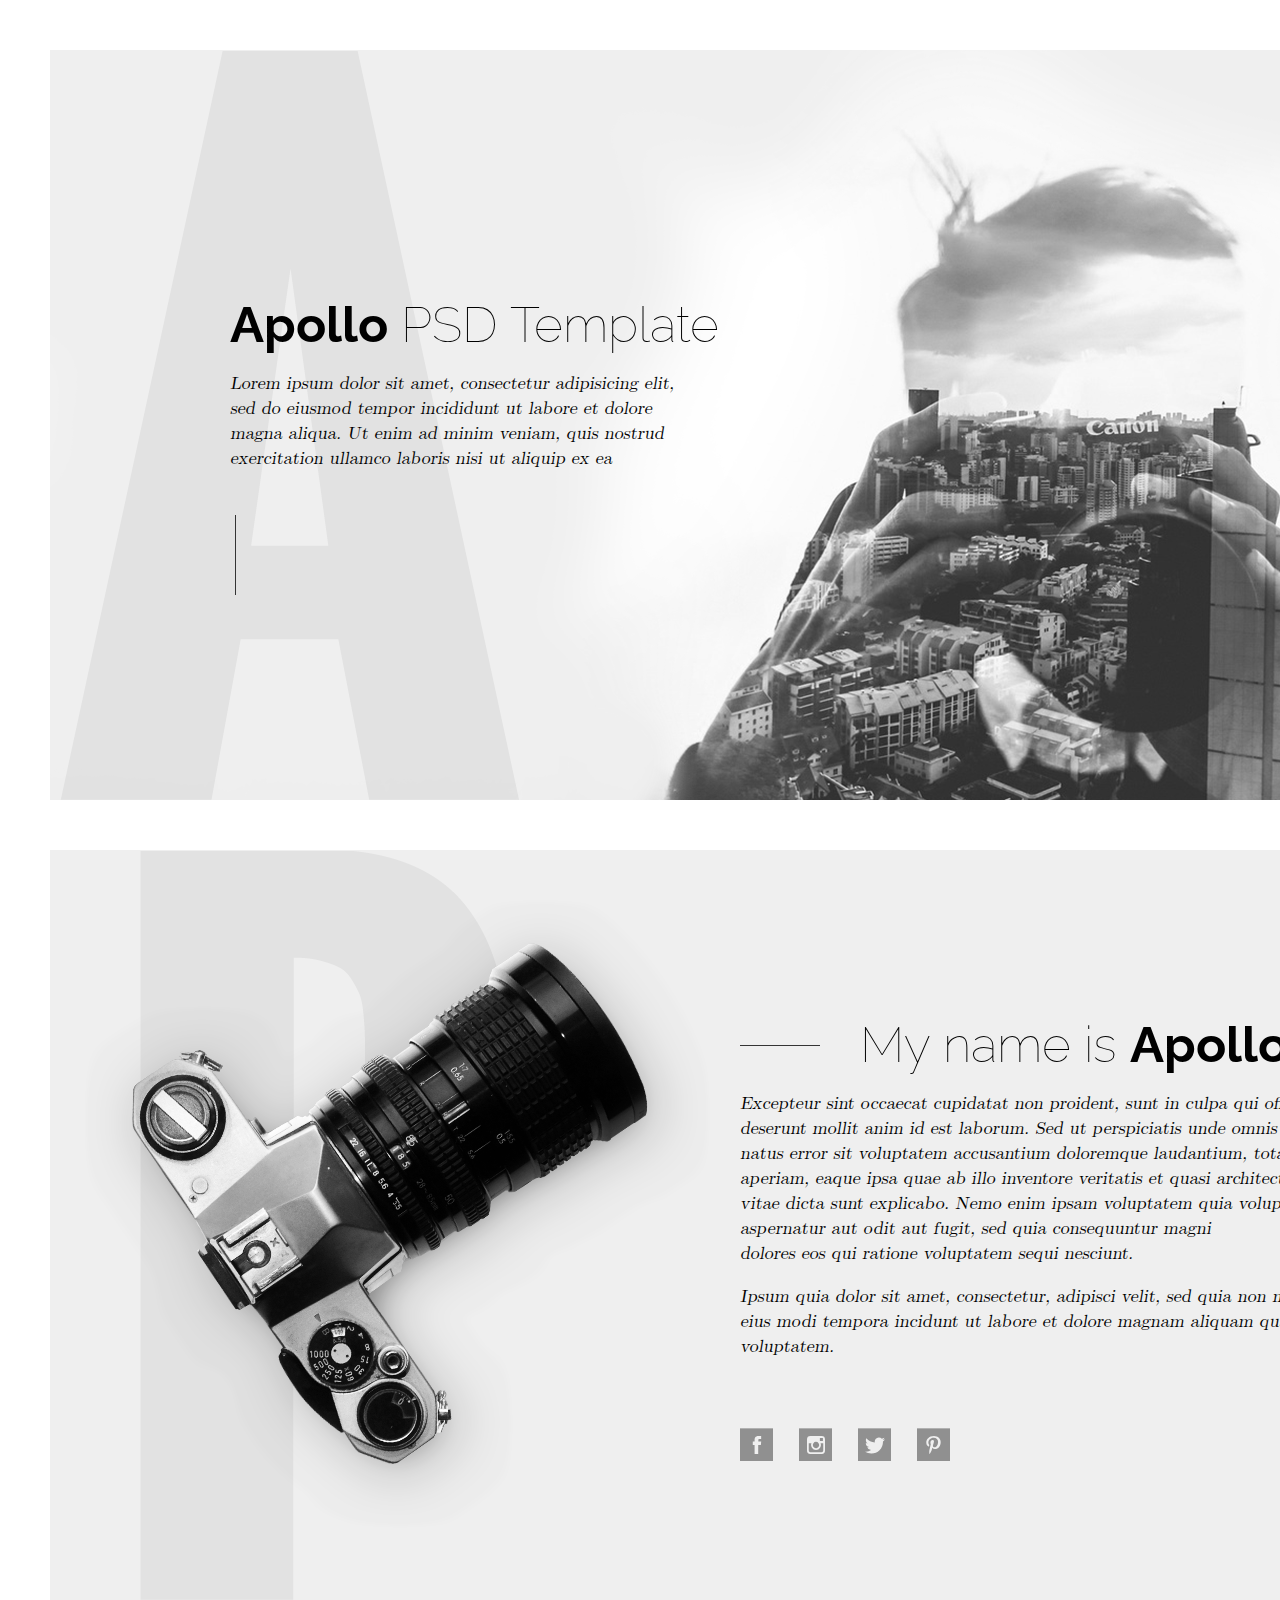
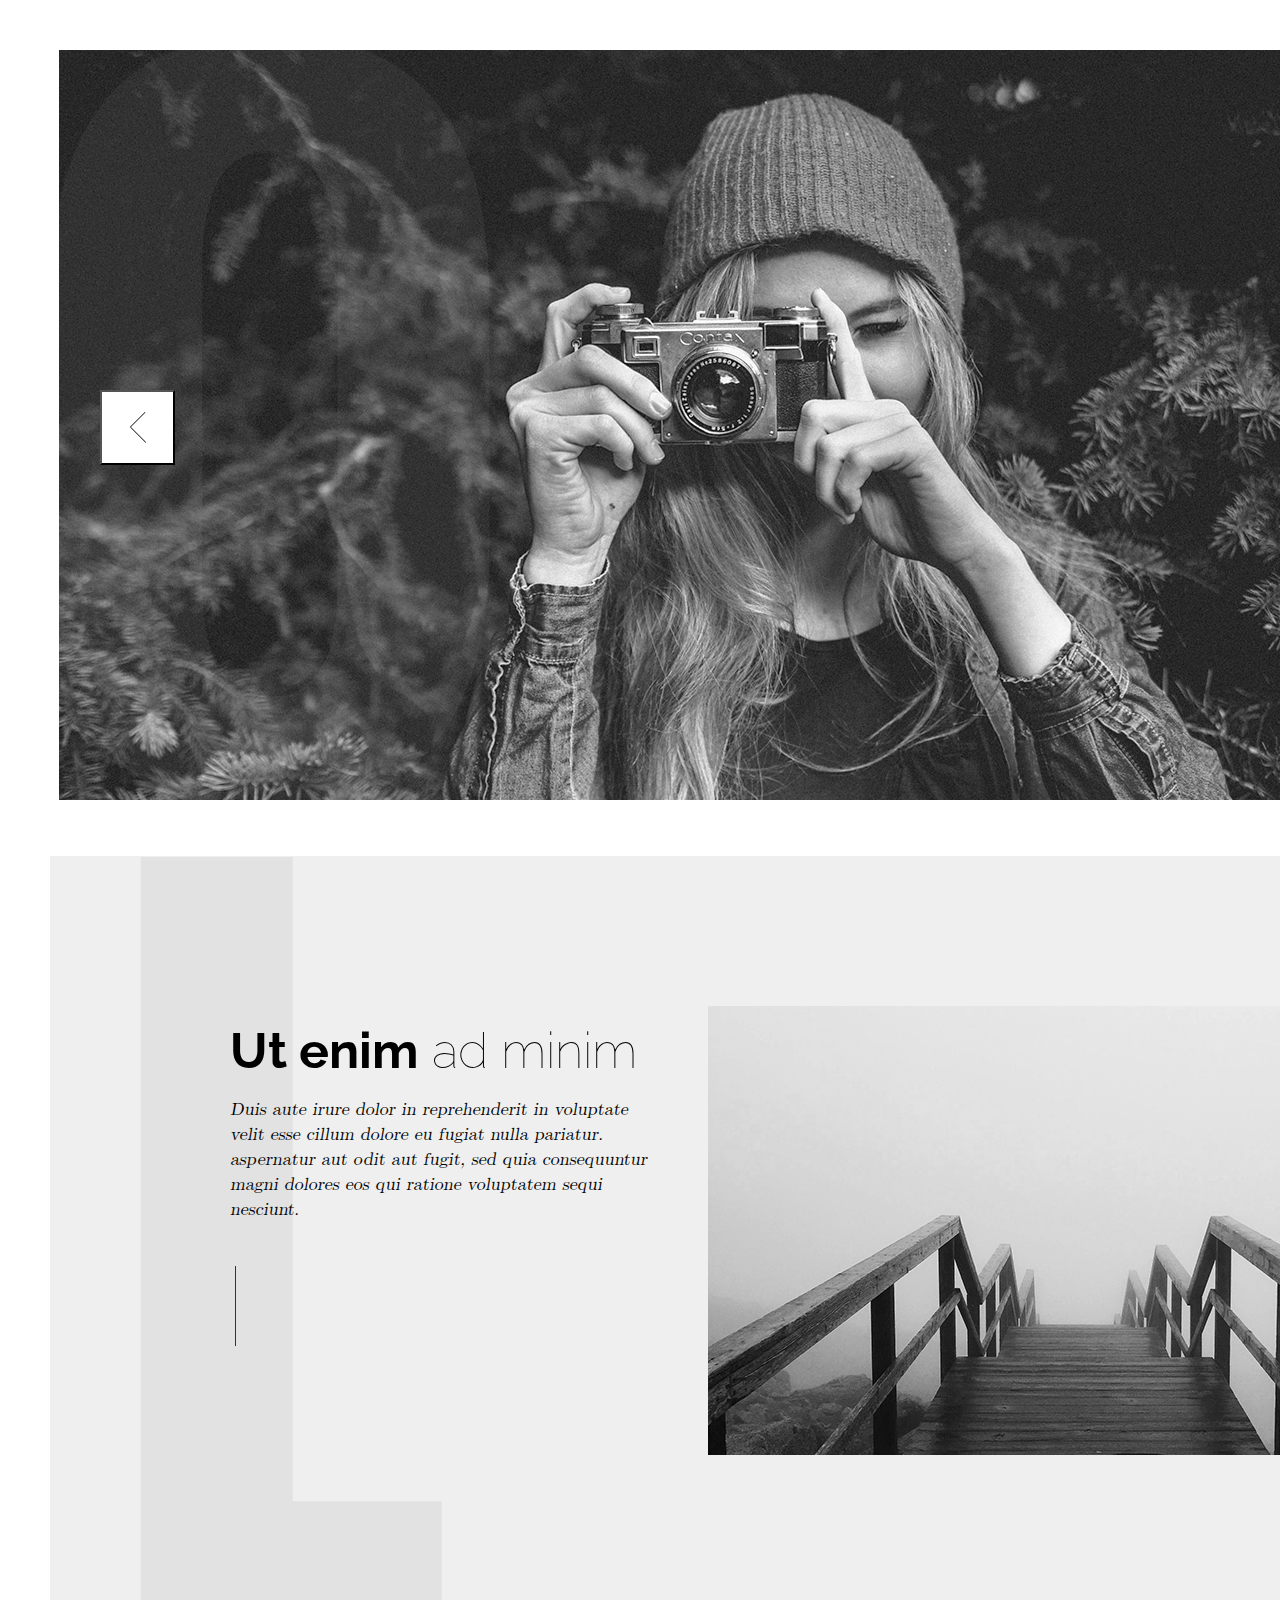
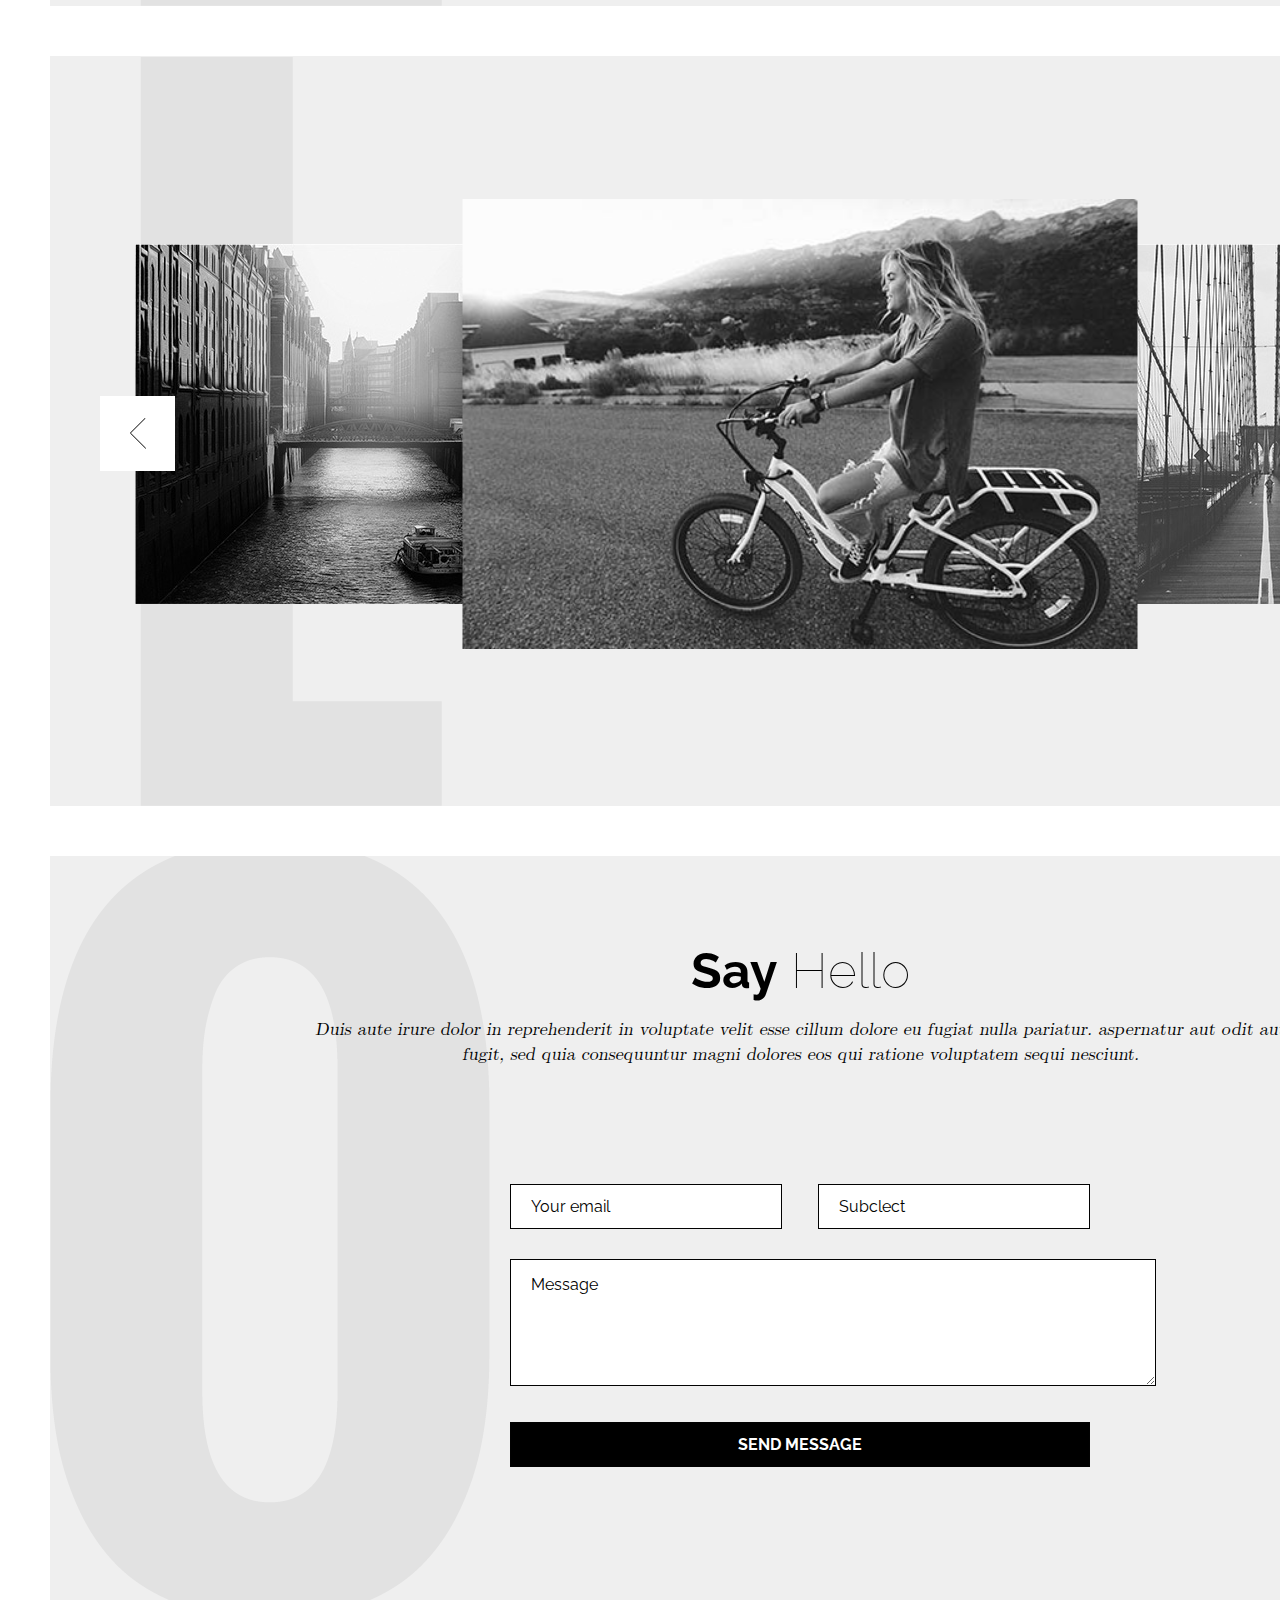
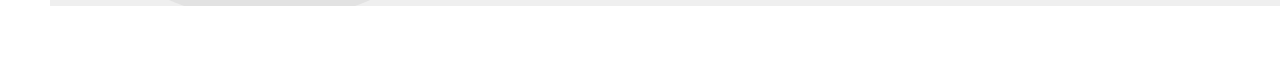
==== Apollo/index.html @ e5a5b163 "init" ====
<!DOCTYPE html>
<html lang="en">
<head>
	<meta charset="UTF-8">
	<title>Apollo</title>
	<link rel="stylesheet" type="text/css" href="slick/slick.css"/>
	<link rel="stylesheet" type="text/css" href="slick/slick-theme.css"/>
	<link rel="stylesheet" href="css/style.css">

</head>
<body>
	<main>
		<div class="container">
			<div class="header">
				<div class="header-top clearfix">
					<div class="header-menu">
						<div class="wrapper">
							<input type="checkbox" id="check-menu">
							<label for="check-menu">Menu</label>
							<div class="burger-line first"></div>
							<div class="burger-line second"></div>
							<div class="burger-line third"></div>
							<div class="burger-line fourth"></div>
							<nav class="main-menu">
								<a href="#about-me">About me</a>
								<a href="#gallery">Gallery</a>
								<a href="#about-me-again">About me again</a>
								<a href="#another-gallery">Another gallery</a>
								<a href="#contact-me">Contact me</a>
							</nav>
						</div>
					</div>
				</div>
				<div class="header-promo">
					<h1><strong>Apollo</strong> PSD Template</h1>
					<p>Lorem ipsum dolor sit amet, consectetur adipisicing elit,
						<br>
						sed do eiusmod tempor incididunt ut labore et dolore
						<br>
						magna aliqua. Ut enim ad minim veniam, quis nostrud
						<br>
						exercitation ullamco laboris nisi ut aliquip ex ea
					</p>
				</div>
			</div>
		</div>
	</main>

	<section id="about-me">
		<div class="container">
		  <div class="about-me">
				<h2>My name is <strong>Apollo</strong></h2>
				<p>Excepteur sint occaecat cupidatat non proident, sunt in culpa qui officia
					<br>
					 deserunt mollit anim id est laborum. Sed ut perspiciatis unde omnis iste
					<br>
					 natus error sit voluptatem accusantium doloremque laudantium, totam rem
					<br>
					 aperiam, eaque ipsa quae ab illo inventore veritatis et quasi architecto beatae
					<br>
					 vitae dicta sunt explicabo. Nemo enim ipsam voluptatem quia voluptas sit
					<br>
					 aspernatur aut odit aut fugit, sed quia consequuntur magni
					<br>
					 dolores eos qui ratione voluptatem sequi nesciunt.
				</p>
				<p>Ipsum quia dolor sit amet, consectetur, adipisci velit, sed quia non numquam
					<br>
					eius modi tempora incidunt ut labore et dolore magnam aliquam quaerat
					<br>
					voluptatem.
				</p>
				<div class="social-links">
					<a class="facebook" target="_blank" href="https://www.facebook.com"></a>
					<a class="instagram" target="_blank" href="https://www.instagram.com"></a>
					<a class="twitter" target="_blank" href="https://www.twitter.com"></a>
					<a class="pinterest" target="_blank" href="https://www.pinterest.com"></a>
				</div>
			</div>
		</div>
	</section>

	<section id="gallery">
		<div class="container">
			<div class="gallery-big">
				<div class="gallery">
					<div><img src="img/girl-big.jpg" alt="Photo-1"></div>
					<div><img src="img/girl-big.jpg" alt="Photo-1"></div>
				</div>
			</div>
		</div>
	</section>

	<section id="about-me-again">
		<div class="container">
			<div class="more-about-me clearfix">
				<div class="header-promo differ">
					<h2><strong>Ut enim</strong> ad minim</h2>
					<p>Duis aute irure dolor in reprehenderit in voluptate
						<br>
						velit esse cillum dolore eu fugiat nulla pariatur.
						<br>
						aspernatur aut odit aut fugit, sed quia consequuntur
						<br>
						magni dolores eos qui ratione voluptatem sequi
						<br>
						nesciunt.
					</p>
				</div>
				<div class="images">
					<img src="img/photo-behind.jpg" alt="Photo">
				</div>
			</div>
		</div>
	</section>

	<section id="another-gallery">
		<div class="container">
			<div class="gallery-small">
					<div id="pre" class="arrow arrow-left"></div>
					<div class="main">
						<div id="side1"><img src="img/girl-1.jpg" alt="GIRL1" width="100%" height="100%"></div>
						<div id="side2"><img src="img/girl-2.jpg" alt="GIRL2" width="100%" height="100%"></div>
						<div id="side3"><img src="img/girl-3.jpg" alt="GIRL3" width="100%" height="100%"></div>
					</div>
					<div id="nex" class="arrow arrow-right"></div>
			</div>
		</div>
	</section>

	<section id="contact-me">
		<div class="container">
			<div class="feedback">
				<div class="text feedback-text">
					<h2><strong>Say</strong> Hello</h2>
					<p>Duis aute irure dolor in reprehenderit in voluptate velit esse cillum dolore eu fugiat nulla pariatur. aspernatur aut odit aut
						<br>
						fugit, sed quia consequuntur magni dolores eos qui ratione voluptatem sequi nesciunt.
					</p>
				</div>
				<form class="feedback-form">
					<input type="text" placeholder="Your email">
					<input type="text" placeholder="Subclect">
					<textarea rows="5" cols="65" placeholder="Message"></textarea>
					<input type="submit" value="Send message">
				</form>
			</div>
		</div>
	</section>

	<script src="http://code.jquery.com/jquery-3.3.1.min.js"></script>
	<script src="slick/slick.min.js"></script>
	<script src="js/js.js"></script>

</body>
</html>
---- Apollo/css/style.css ----
@import url('https://fonts.googleapis.com/css?family=Raleway:100,400,700');

@font-face {
    font-family: 'LMRSlanted-10-Rg';
    src: url('../font/lmromanslant10-regular-webfont.woff') format('woff');
    font-weight: normal;
    font-style: normal;
}

* {
  box-sizing: border-box;
}

*:focus {
  outline: none;
}

.clearfix::after {
  content: "";
  display: table;
  clear: both;
}

body {
  min-width: 1600px;
  margin: 0;
  padding: 0;
  background: #ffffff;
  font-family: 'LMRSlanted-10-Rg', serif;
  font-size: 18px;
  line-height: 25px;
}

h1, h2 {
  margin: 0;
  margin-bottom: 30px;
  padding: 0;
  font-family: "Raleway", sans-serif;
  font-weight: 100;
  font-size: 50px;
  line-height: 30px;
}

h1 strong, h2 strong {
  font-weight: 700;
}

section {
  padding-top: 50px;
}

.container {
  width: 1500px;
  margin: 0 auto;
}



/* первый блок */
.header {
  min-height: 750px;
  margin-top: 50px;
  background: url("../img/promo-bg.png") no-repeat center center,
              url("../img/letter-A.png") no-repeat 10px bottom;
  background-color: #efefef;
}

.header-top {
  padding-top: 40px;
  padding-right: 60px;
}

.header-menu {
  float: right;
}

/* BURGER MENU */
.wrapper {
  width: 200px;
  height: 40px;
  position: relative;
  color: #000;
  text-align: center;
  font-family: "Raleway", sans-serif;
  font-weight: 400;
  font-size: 18px;
  text-transform: uppercase;
}

#check-menu {
  display: none;
}

label {
  display: block;
  position: absolute;
  top: 0;
  left: 35px;
  width: 100%;
  height: 100%;
  cursor: pointer;
  z-index: 2;
  line-height: 18px;
}

.burger-line {
  position: absolute;
  top: 2px;
  right: 0px;
  width: 19px;
  height: 1px;
  background-color: #221815;
  transition: .5s all;
}

.second, .third {
  top: 9px;
}

.fourth {
  top: 16px;
}

.main-menu {
  display: block;
  position: absolute;
  width: 100%;
  bottom: 0;
  left: 0;
  transform: translateY(100%);
  max-height: 0;
  font-size: 0;
  overflow: hidden;
  transition: .5s all;
}

a {
  display: block;
  width: 100%;
  padding: 10px;
  color: white;
  text-decoration: none;
  border-top: 1px solid rgba(255,255,255,.3);
  background-color: #000;
}

a:hover {
  background-color: #909090;
}

#check-menu:checked ~ .main-menu {
  max-height: 500px;
  font-size: 16px;
}

#check-menu:checked ~ .first {
  display: none;
}

#check-menu:checked ~ .second {
  transform: rotate(45deg);
}

#check-menu:checked ~ .third {
  transform: rotate(-45deg);
}

#check-menu:checked ~ .fourth {
  display: none;
}

/* конец бургер-меню  */

.header-promo {
  padding-top: 180px;
  padding-left: 180px;
}

.header-promo p {
  position: relative;
}

.header-promo p::after {
  content: "";
  position: absolute;
  display: block;
  margin-top: 45px;
  margin-left: 5px;
  width: 1px;
  height: 80px;
  background: #343434;
}



/* второй блок */
.about-me {
  min-height: 750px;
  padding-left: 690px;
  padding-top: 180px;
  background: url("../img/photoapp.png") no-repeat 35px 50px,
              url("../img/letter-P.png") no-repeat 90px bottom;
  background-color: #efefef;
}

.about-me h2 {
  padding-left: 120px;
  position: relative;
}

.about-me h2::before {
  content: "";
  position: absolute;
  display: block;
  width: 80px;
  height: 1px;
  left: 0;
  top: 15px;
  background: #343434;
}

.social-links {
  margin-top: 70px;
}

.social-links a {
  display: inline-block;
  width: 33px;
  height: 33px;
  margin-right: 20px;
  background-color: #909090;
}

.social-links a:hover {
  background-color: #020202;
}

.social-links .facebook {
  background: url("../img/icons/facebook.svg") no-repeat center center #909090;
  background-size: 10px 18px;
}

.social-links .instagram {
  background: url("../img/icons/instagram.svg") no-repeat center center #909090;
  background-size: 18px 18px;
}

.social-links .twitter {
  background: url("../img/icons/twitter.svg") no-repeat center center #909090;
  background-size: 20px 17px;
}

.social-links .pinterest {
  background: url("../img/icons/pinterest.svg") no-repeat center center #909090;
  background-size: 17px 18px;
}


/* третий блок */
.gallery-big {
  position: relative;
}

.gallery-big::before {
  content: "";
  position: absolute;
  left: 0;
  height: 750px;
  width: 100%;
  background: url("../img/letter-O_1.png") no-repeat left bottom;
  z-index: 1010;
}

.gallery {
  text-align: center;
}

.slick-slide img {
    display: inline-block;
}

.arrow {
  position: absolute;
  display: block;
  width: 75px;
  height: 75px;
  background: #ffffff;
  top: 340px;
  z-index: 10001;
}
.arrow:hover {
  cursor: pointer;
}

.arrow:after {
  content: "";
  position: absolute;
  width: 50px;
  height: 50px;
  left: 10px;
  top: 50%;
  transform: translate(0, -50%);
}

.arrow-left {
 z-index: 10002;
  left: 50px;
  background: url("../img/icons/arrow-left.svg") no-repeat center center #ffffff;
}

.arrow-right {
  right: 50px;
  background: url("../img/icons/arrow-right.svg") no-repeat center center #ffffff;
}


/* четвертый блок  */
.more-about-me {
  min-height: 750px;
  background: url("../img/letter-L.png") no-repeat 90px bottom;
  background-color: #efefef;
}

.differ {
  float: left;
}

.images {
  float: right;
  margin-top: 150px;
  margin-right: 90px;
}


/* пятый блок */
.gallery-small {
  min-height: 750px;
  background: url("../img/letter-L.png") no-repeat 90px bottom;
  background-color: #efefef;
  position: relative;
}
/* СТИЛИ ДЛЯ ГАЛЕРЕИ */
.main {
    position: absolute;
    top: 25%;
    left: 32%;
}
#side1 {
    height: 360px;
    width: 540px;
    position: absolute;
    transform: translateX(0px) scale(1.25);
    z-index: 99;
    transition: all .5s;
}
#side2 {
    height: 360px;
    width: 540px;
    position: absolute;
    transform: translateX(-395px);
    z-index: 9;
    transition: all .5s;
}
#side3 {
    height: 360px;
    width: 540px;
    position: absolute;
    transform: translateX(400px);
    z-index: 9;
    transition: all .5s;
}

/* последний блок */
.feedback {
  min-height: 750px;
  margin-bottom: 55px;
  background: url("../img/letter-O_2.png") no-repeat left bottom;
  background-color: #efefef;
}

.feedback-text {
  padding-top: 100px;
  padding-bottom: 100px;
  text-align: center;
}

.feedback-form {
  margin: 0;
  text-align: center;
  padding-left: 460px;
  padding-right: 460px;
}

input, textarea {
  font-family: "Raleway", sans-serif;
  font-size: 16px;
  color: #000000;
  border: 1px solid #020202;
  padding: 15px 20px;
}

input[type="submit"] {
  width: 100%;
  height: 45px;
  margin-top: 30px;
  padding: 0;
  font-weight: 700;
  text-transform: uppercase;
  color: #ffffff;
  background-color: #000000;
}

input[type="submit"]:hover {
  background-color: #909090;
  border-color: #909090;
  cursor: pointer;
}

input[type="text"] {
  height: 45px;
  width: 272px;
}

input[type="text"]:first-child {
  margin-right: 30px;
}

input[type="text"]::placeholder {
  color: #000000;
}

textarea {
  margin-top: 30px;
}

textarea::placeholder {
  color: #000000;
}

textarea:hover, textarea:focus, input[type="text"]:hover, input[type="text"]:focus   {
  border-color: #909090;
}
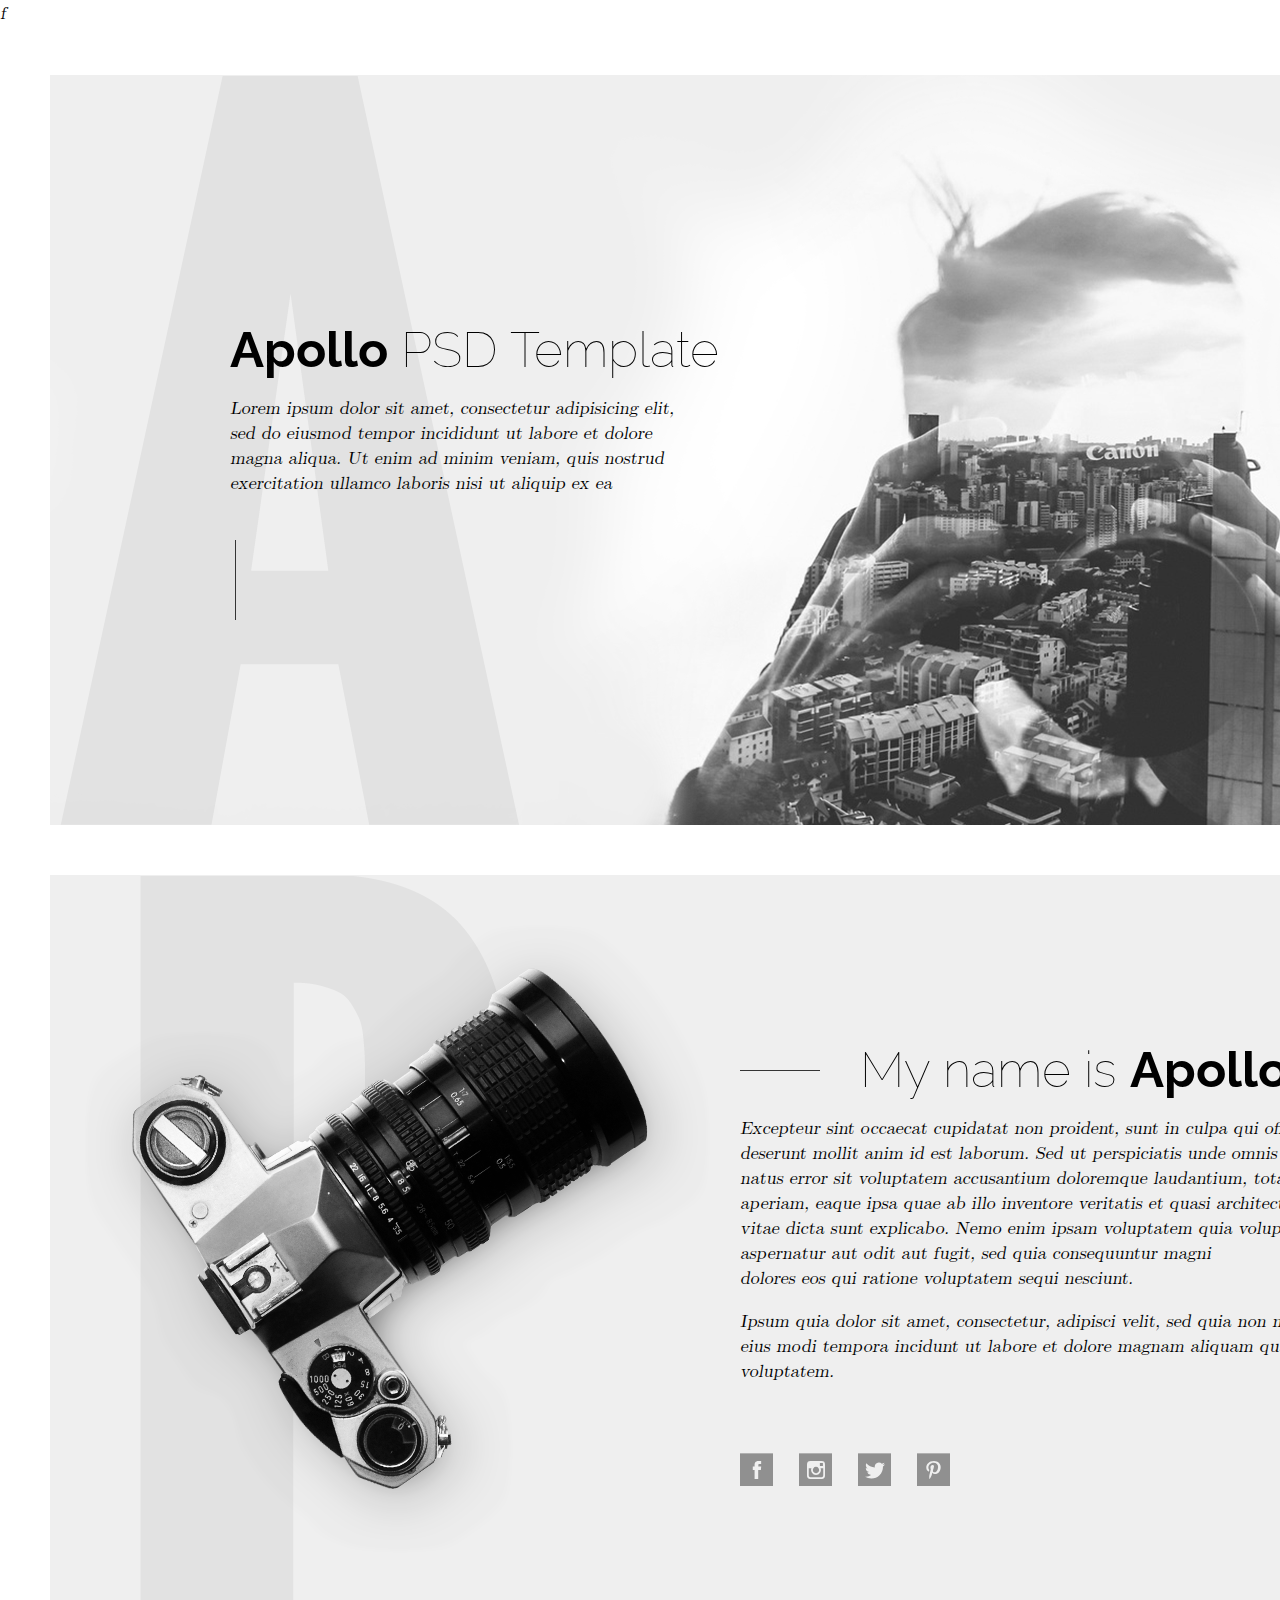
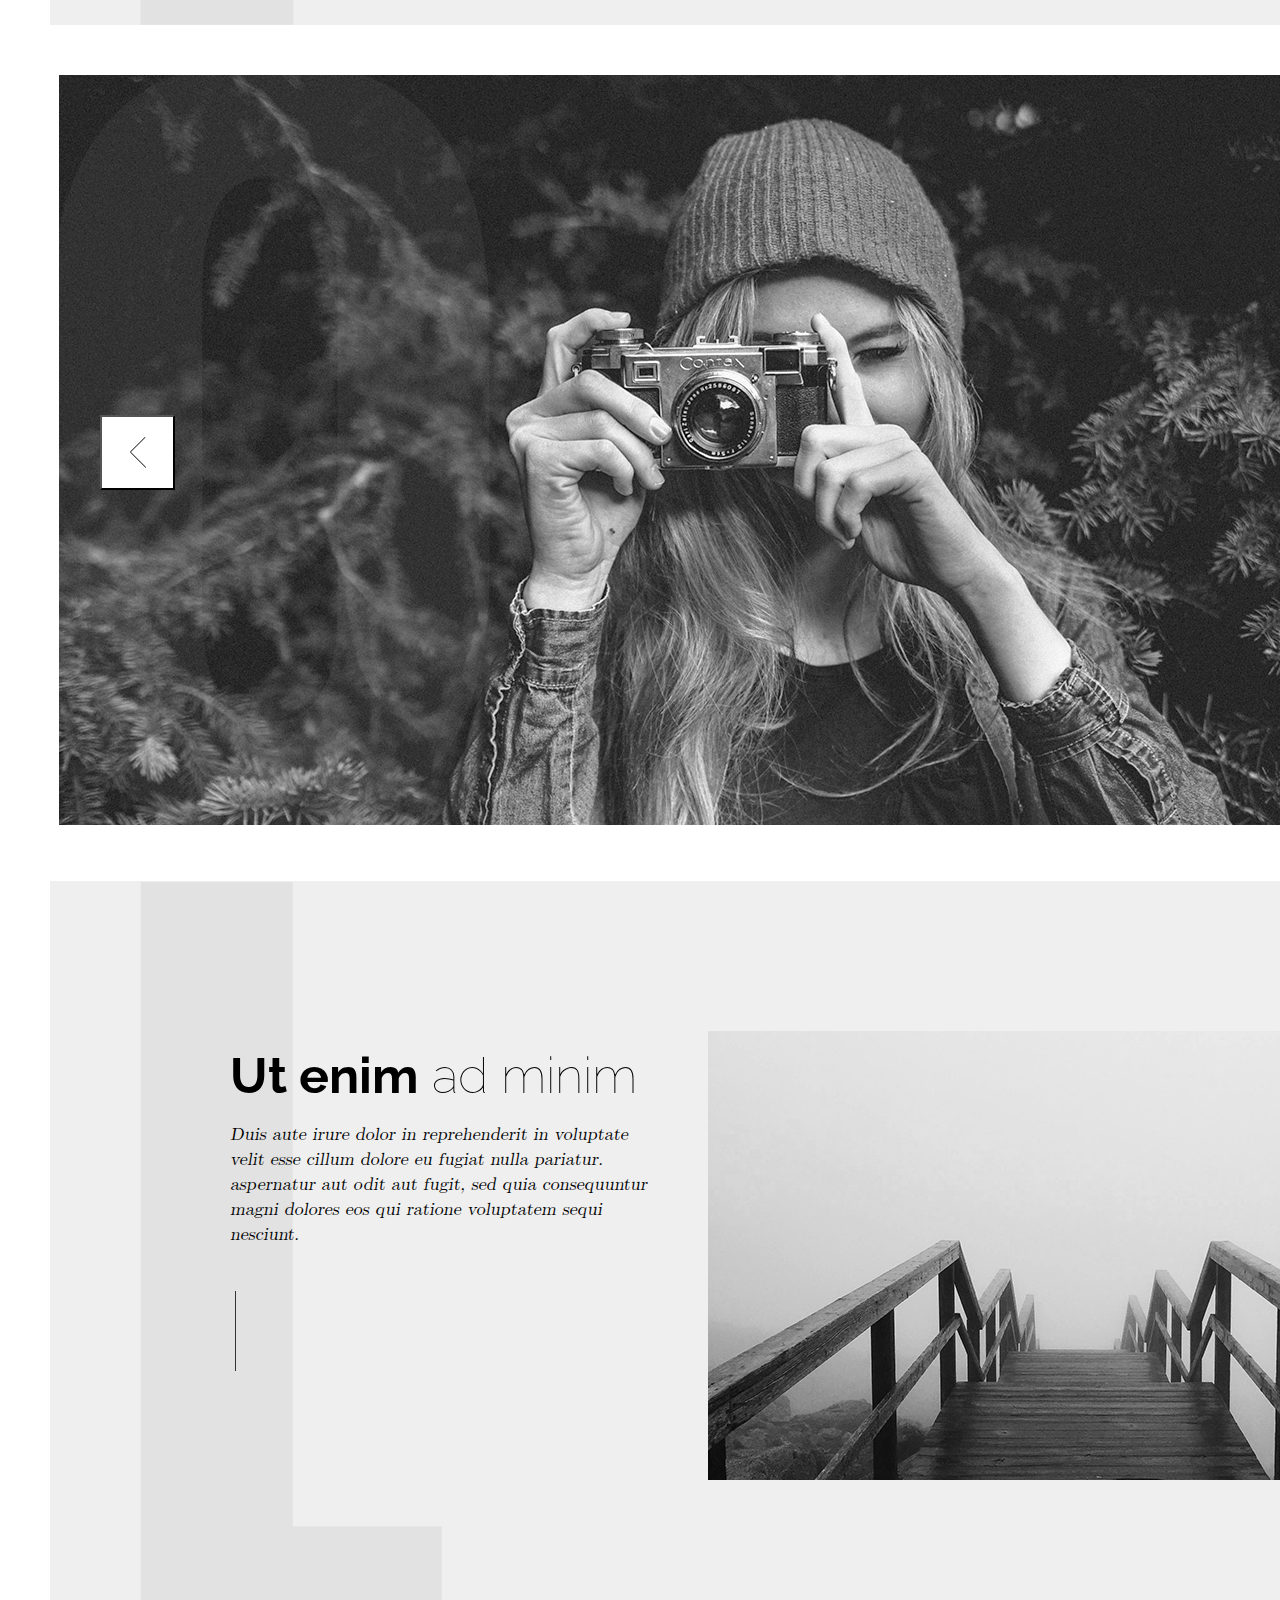
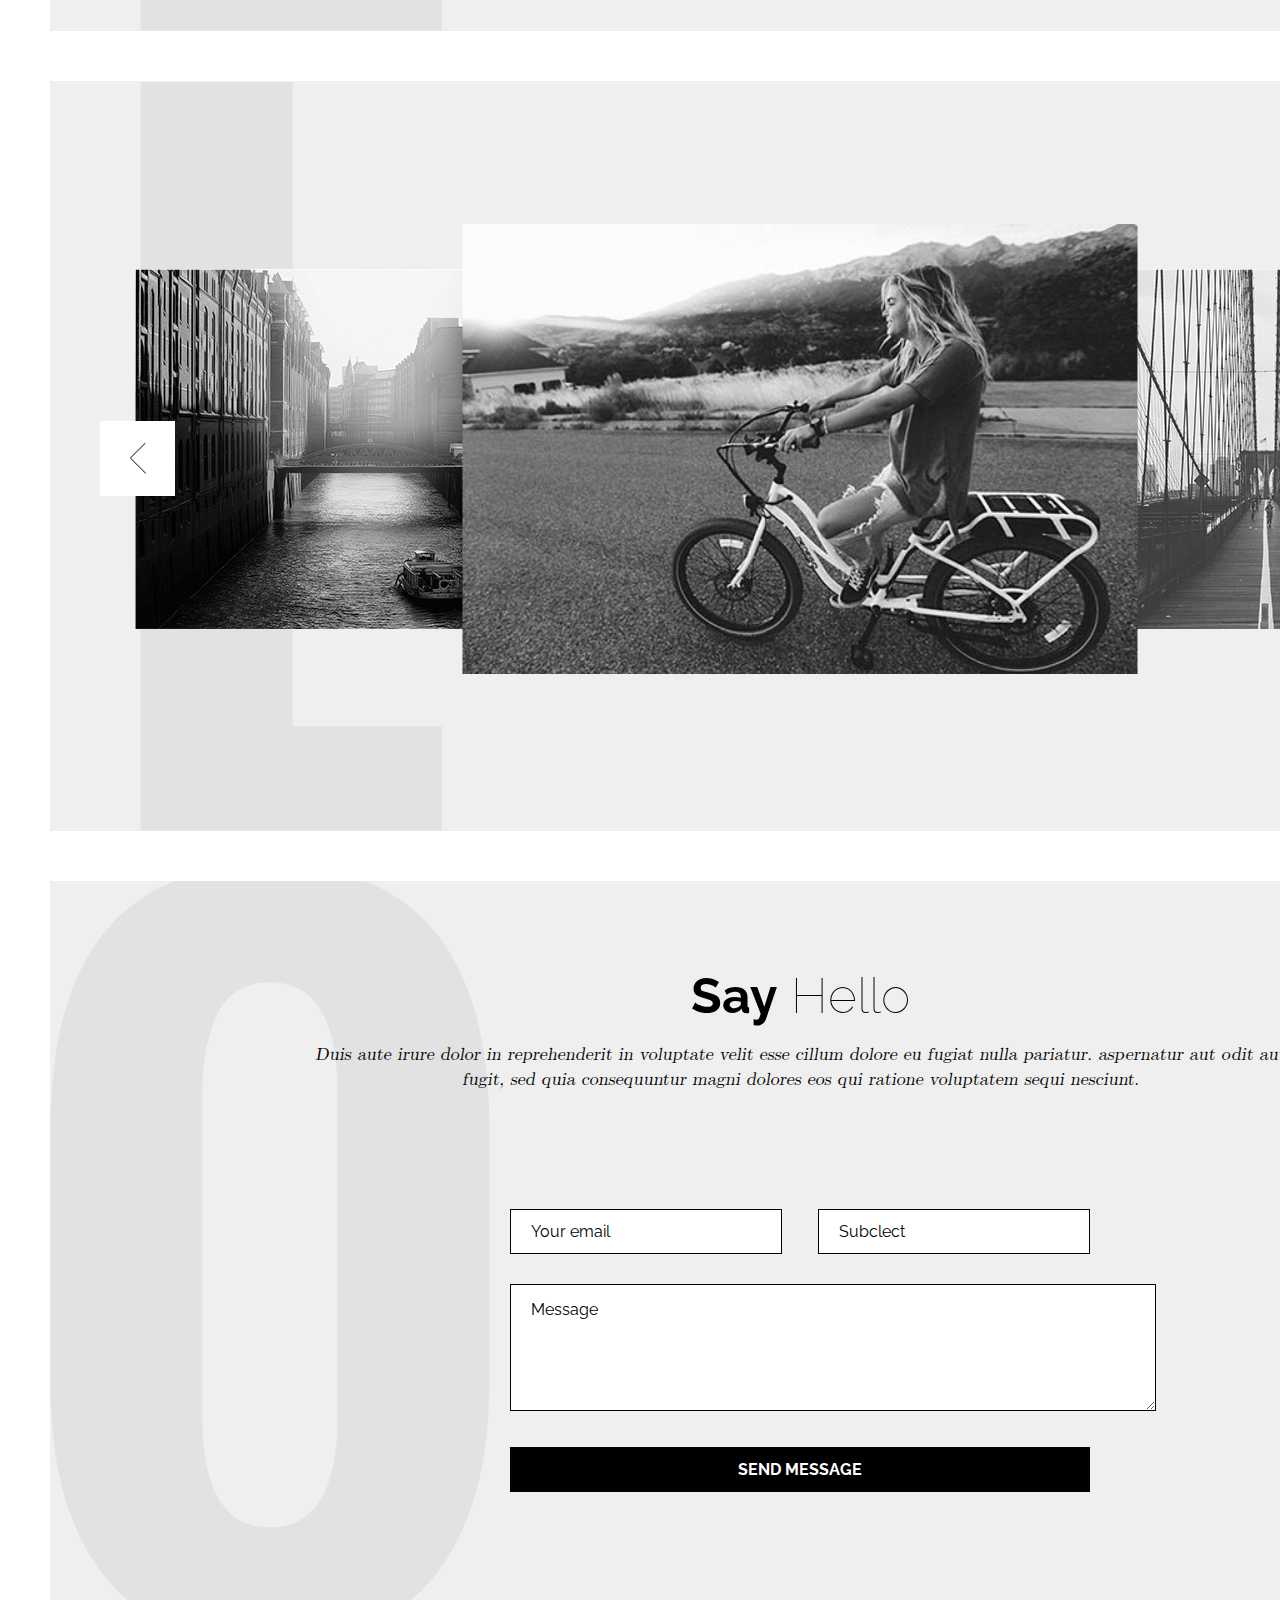
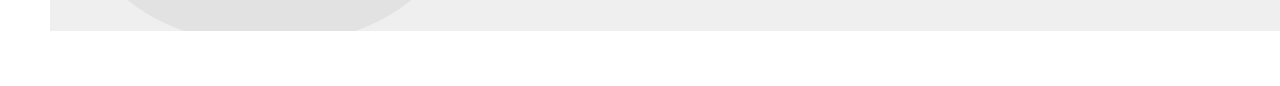
==== commit 2e88b494: "comment with Sublime Text 3" ====
--- a/Apollo/index.html
+++ b/Apollo/index.html
@@ -7,6 +7,8 @@
 	<link rel="stylesheet" type="text/css" href="slick/slick-theme.css"/>
 	<link rel="stylesheet" href="css/style.css">
 
+
+f
 </head>
 <body>
 	<main>
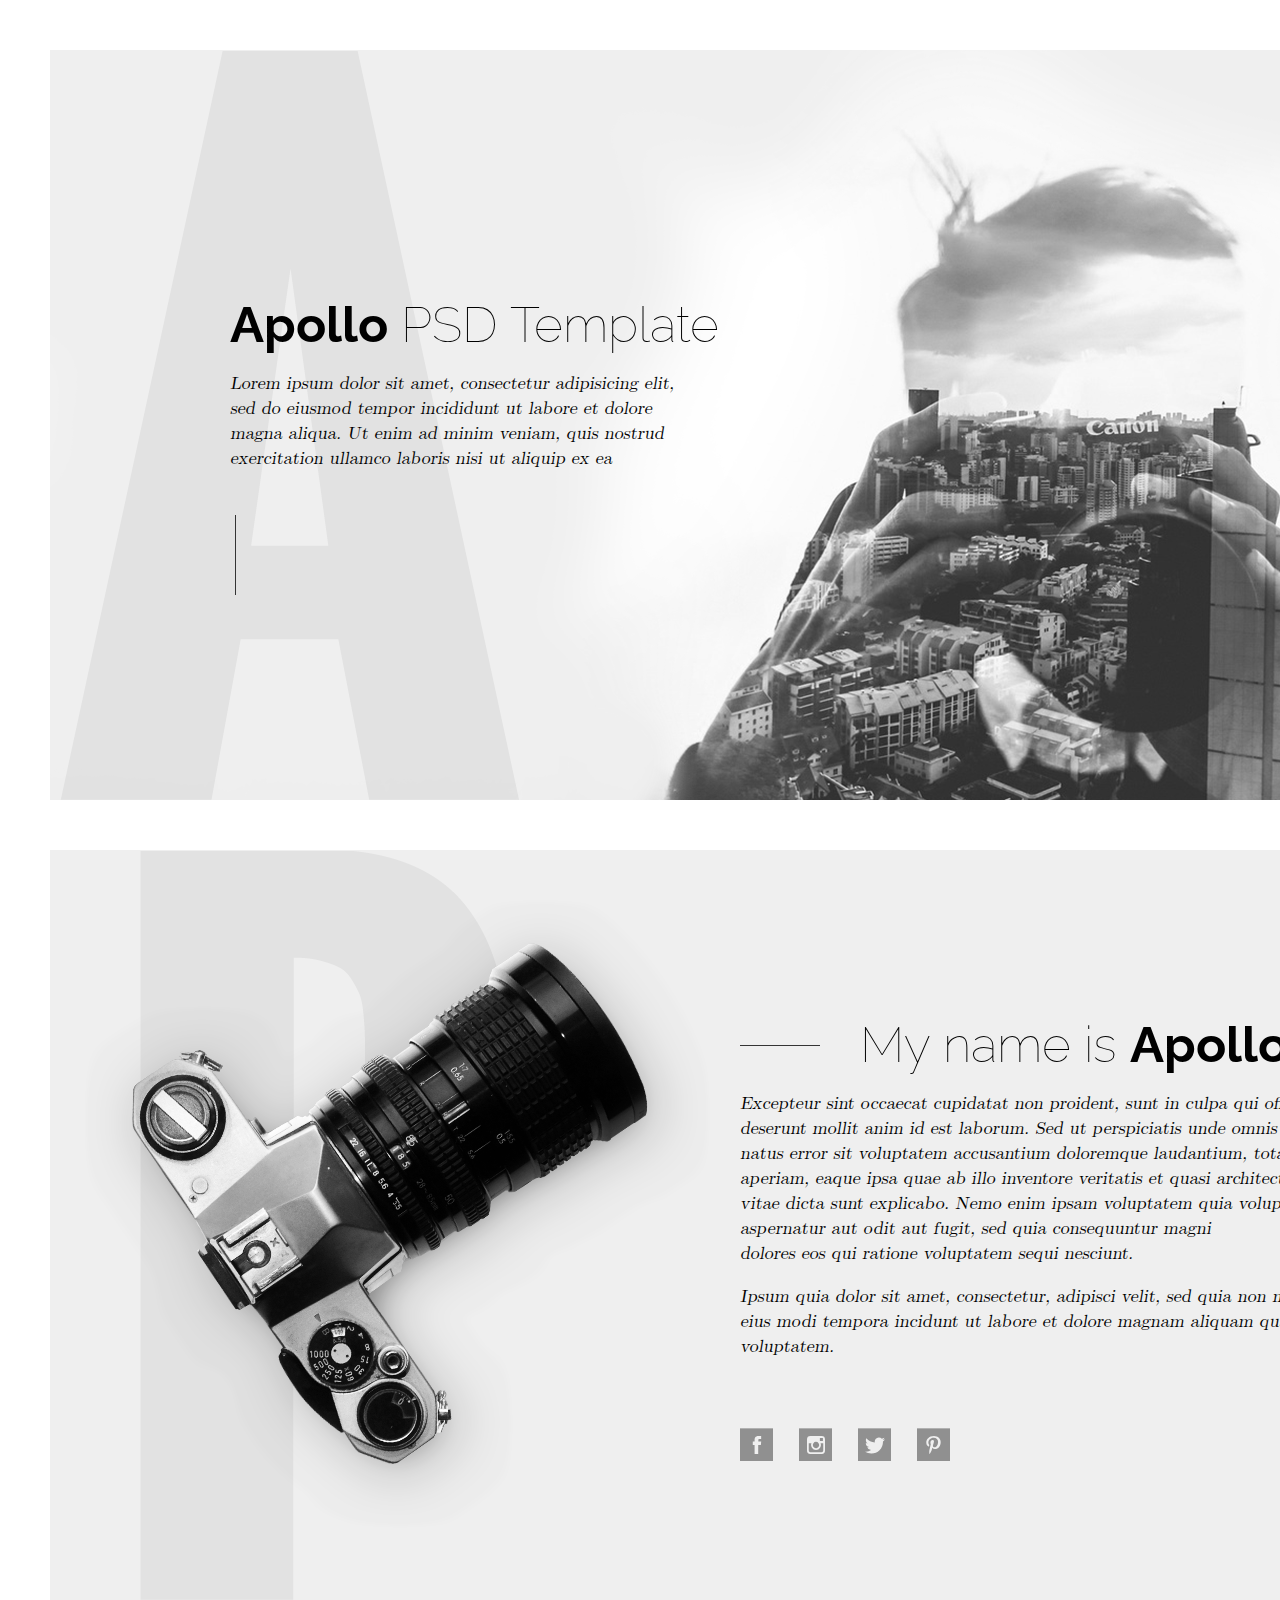
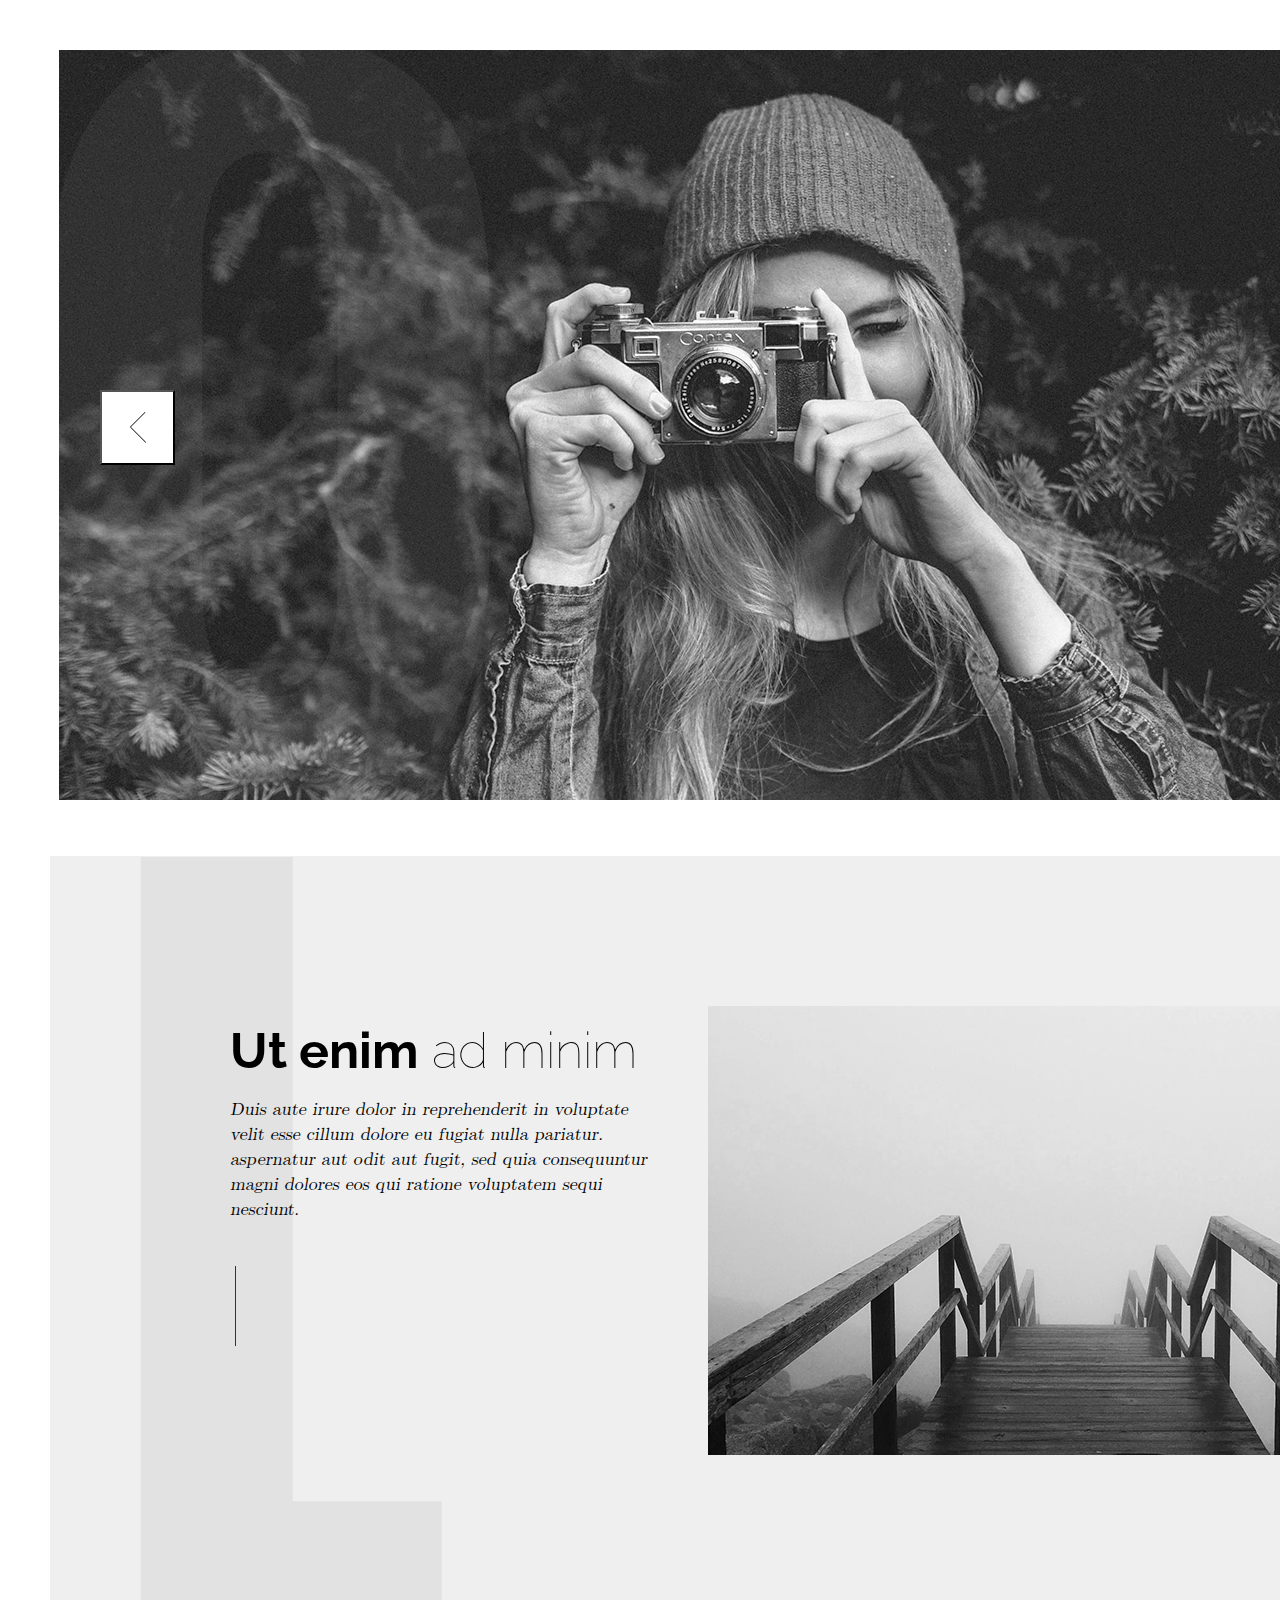
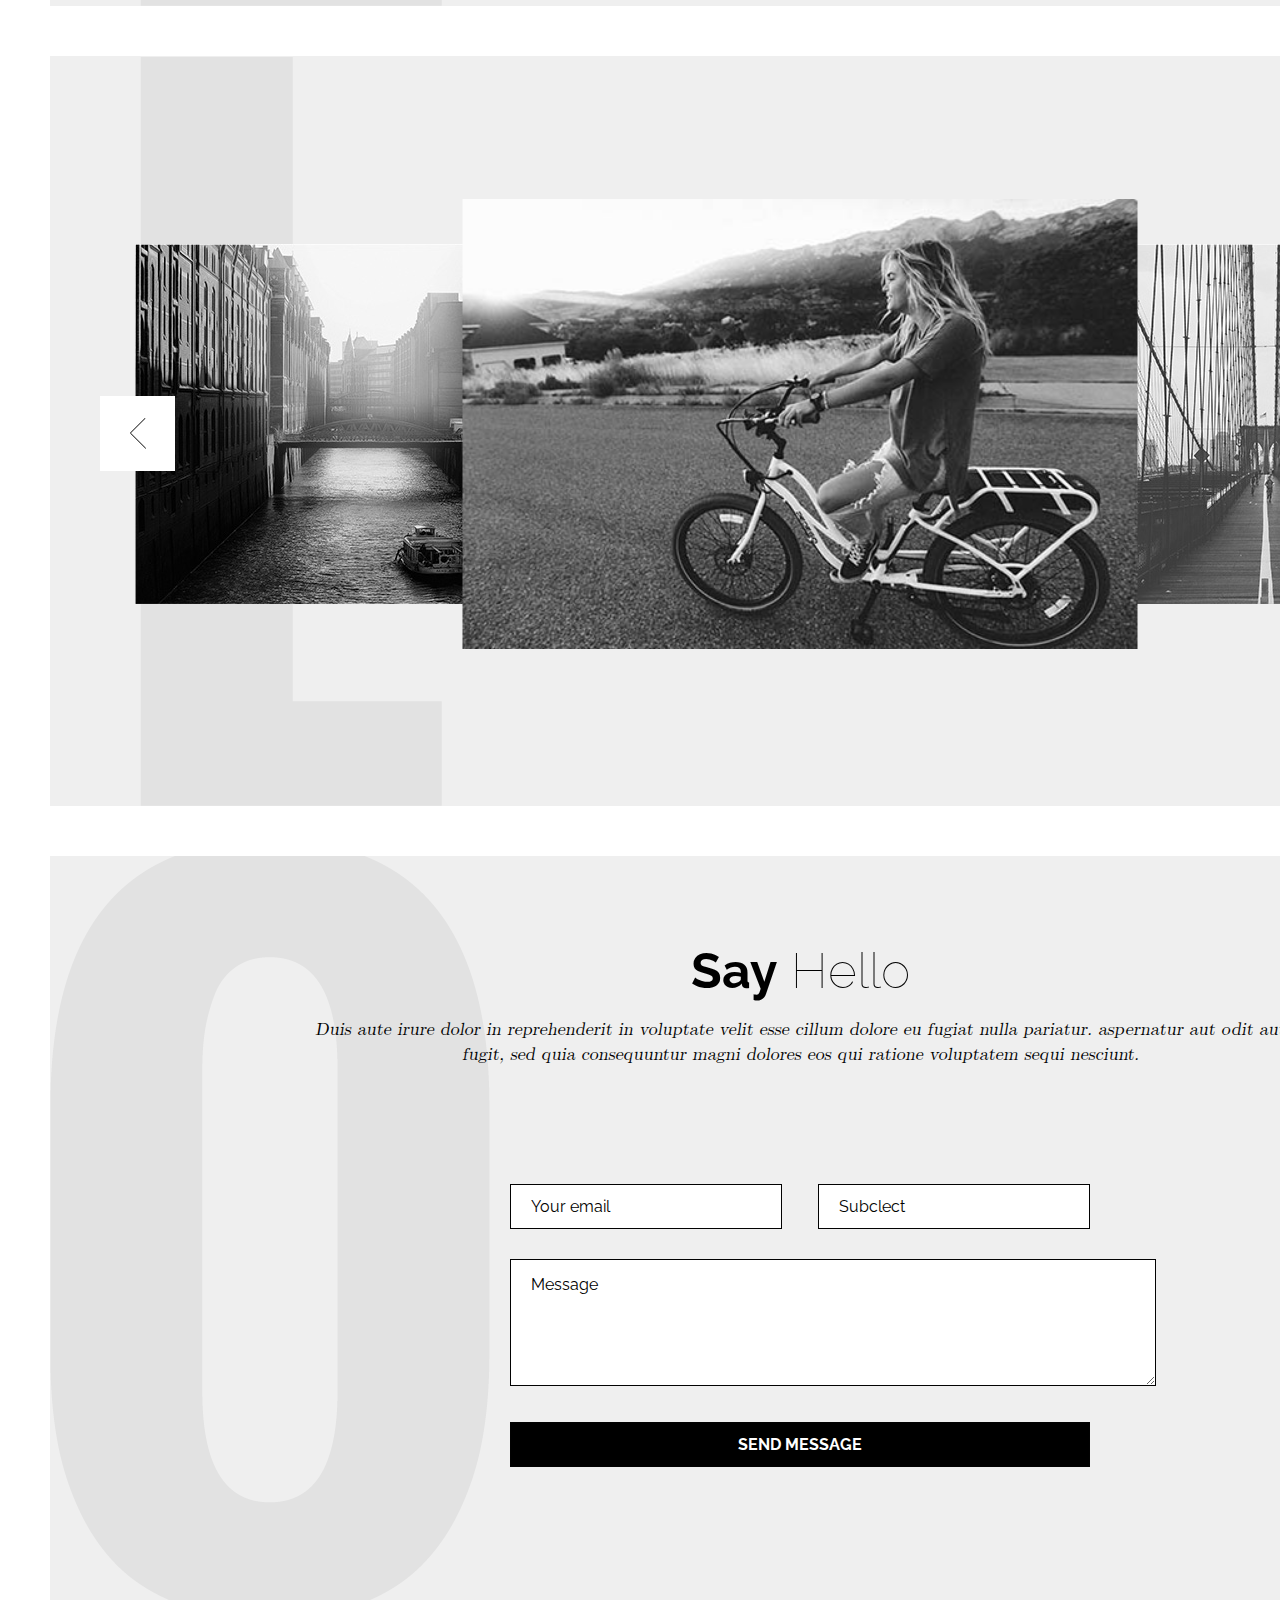
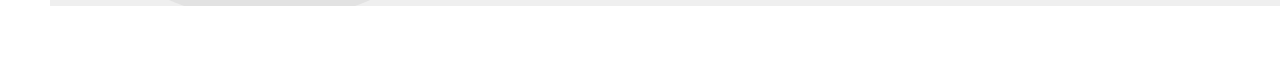
==== commit a49bb129: "fix a dump mistake" ====
--- a/Apollo/index.html
+++ b/Apollo/index.html
@@ -6,9 +6,6 @@
 	<link rel="stylesheet" type="text/css" href="slick/slick.css"/>
 	<link rel="stylesheet" type="text/css" href="slick/slick-theme.css"/>
 	<link rel="stylesheet" href="css/style.css">
-
-
-f
 </head>
 <body>
 	<main>
